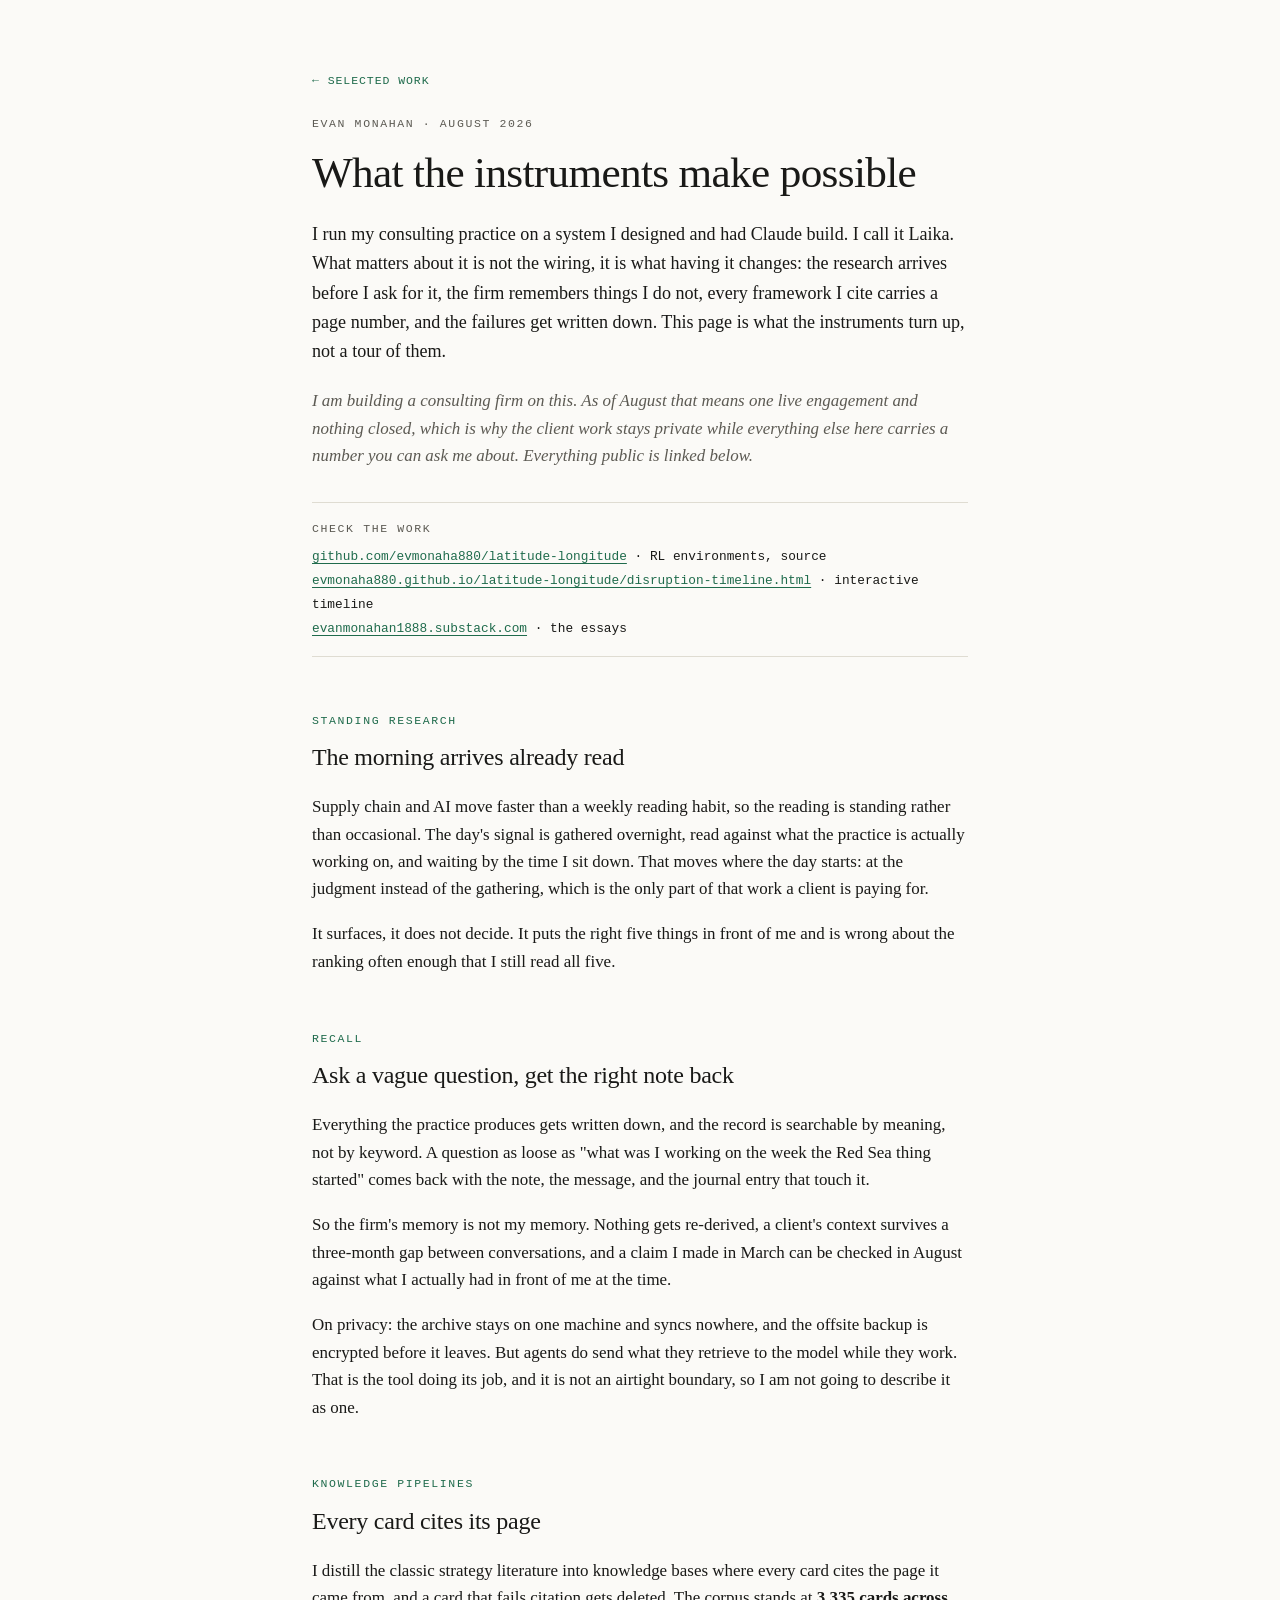
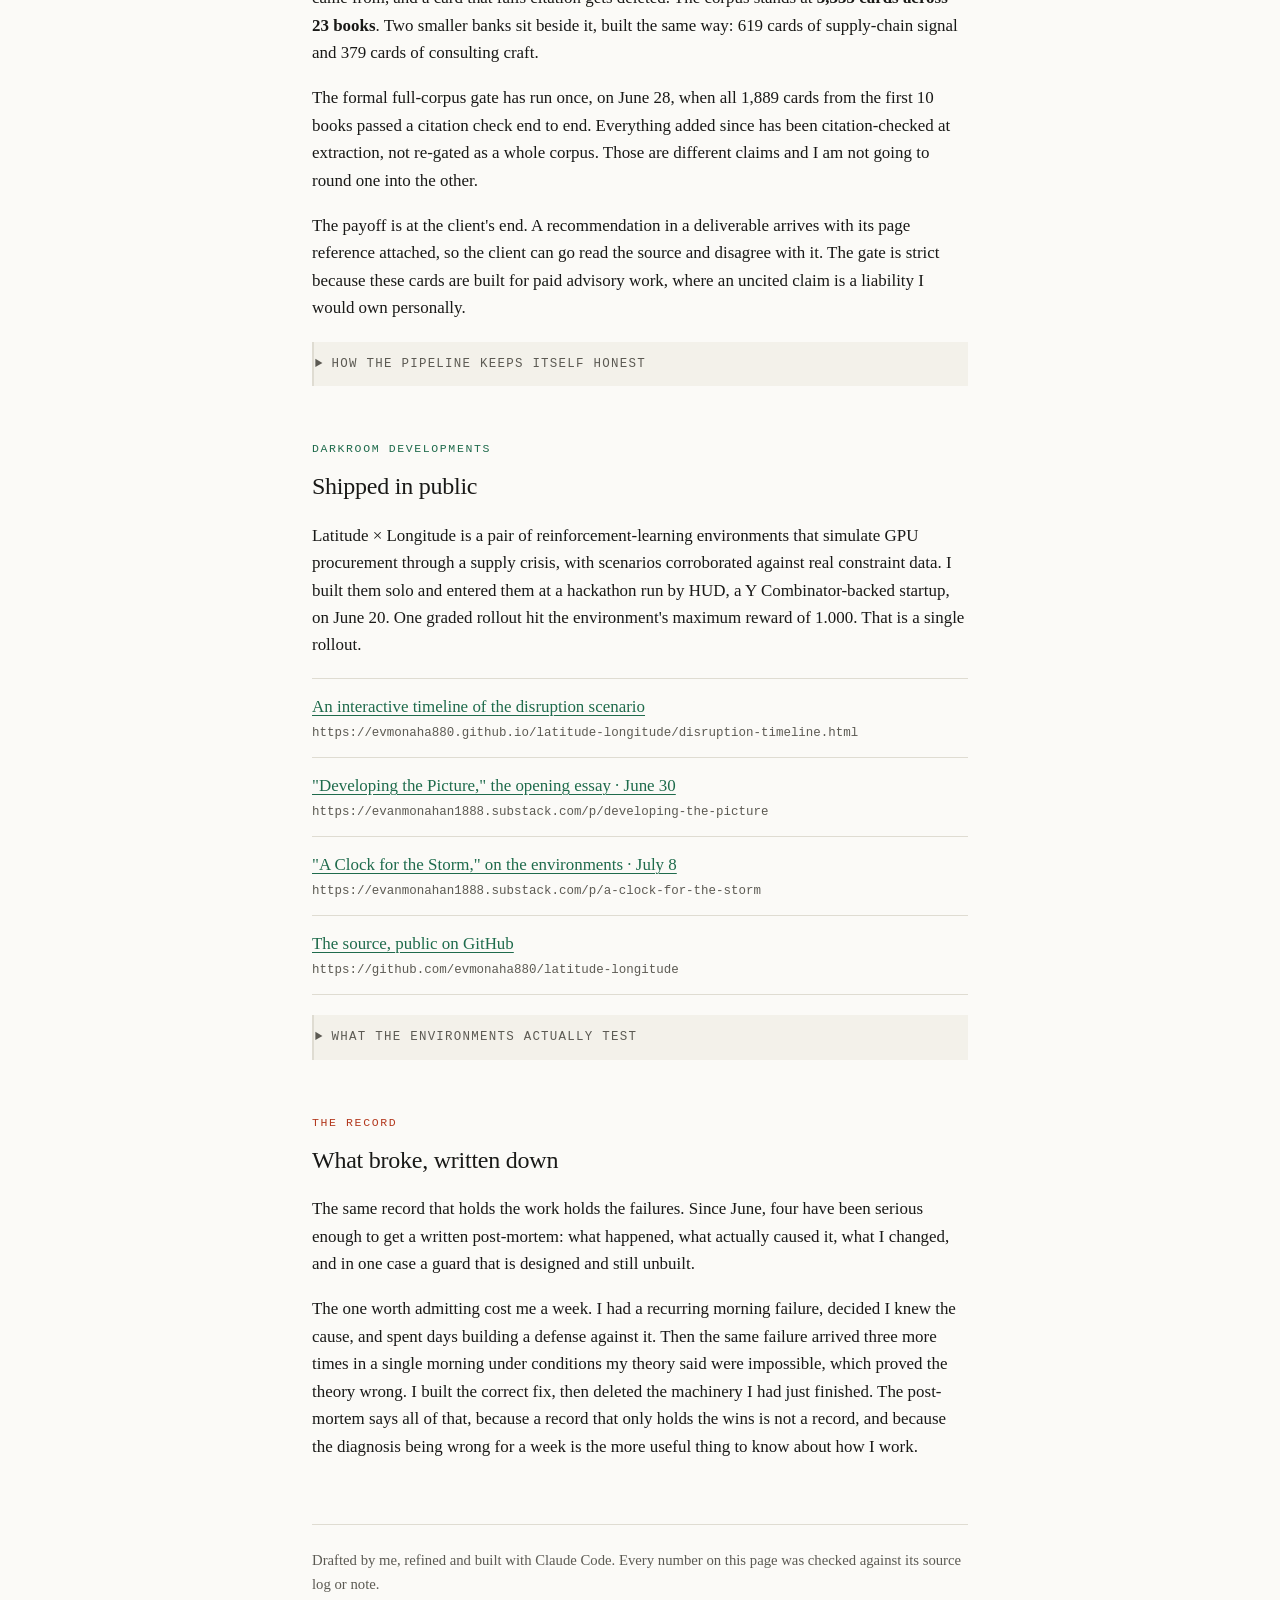
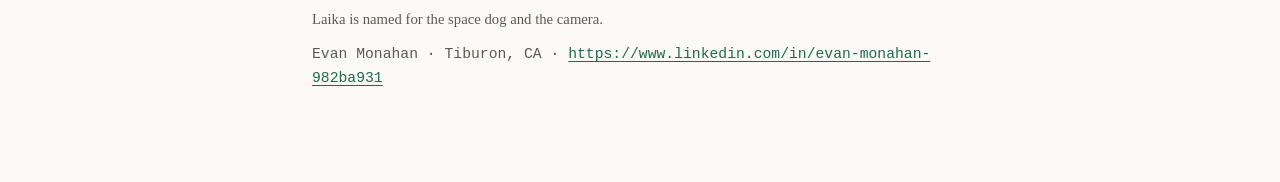
==== practice.html @ 6aa4bdbb "Company-agnostic portfolio: selected work, no employer-specific framing Separate from the Anthropic " ====
<!doctype html>
<html lang="en">
<head>
<meta charset="utf-8">
<meta name="viewport" content="width=device-width, initial-scale=1">
<title>Evan Monahan · The Practice</title>
<meta name="description" content="What the instruments behind Bridgehead Labs make possible: standing research, recall over the firm's own record, a cited strategy knowledge base of 3,335 cards, and published RL environments.">
<script src="tracker.js" async></script>
<link rel="icon" href="data:image/svg+xml,<svg xmlns='http://www.w3.org/2000/svg' viewBox='0 0 16 16'><rect width='16' height='16' fill='%23234a6c'/><rect x='3' y='3' width='10' height='10' fill='none' stroke='%23f4f4f0' stroke-width='1'/></svg>">
<style>
  :root {
    --paper: #FBFAF7;
    --ink: #191917;
    --ink-soft: #5C5A53;
    --rule: #DFDCD2;
    --inset: #F3F1EA;
    --accent: #1F6B4C;
    --signal: #B3391F;
  }
  @media (prefers-color-scheme: dark) {
    :root {
      --paper: #171613;
      --ink: #E9E7DF;
      --ink-soft: #A09E93;
      --rule: #33322C;
      --inset: #1F1E1A;
      --accent: #5FBE92;
      --signal: #E0704B;
    }
  }
  :root[data-theme="dark"] {
    --paper: #171613;
    --ink: #E9E7DF;
    --ink-soft: #A09E93;
    --rule: #33322C;
    --inset: #1F1E1A;
    --accent: #5FBE92;
    --signal: #E0704B;
  }
  :root[data-theme="light"] {
    --paper: #FBFAF7;
    --ink: #191917;
    --ink-soft: #5C5A53;
    --rule: #DFDCD2;
    --inset: #F3F1EA;
    --accent: #1F6B4C;
    --signal: #B3391F;
  }

  body {
    background: var(--paper);
    color: var(--ink);
    font-family: Charter, 'Iowan Old Style', Georgia, 'Times New Roman', serif;
    font-size: 1.06rem;
    line-height: 1.62;
    margin: 0;
    padding: 0 1.25rem;
  }
  .page {
    max-width: 41rem;
    margin: 0 auto;
    padding: 4.5rem 0 5rem;
  }
  .mono { font-family: ui-monospace, 'SF Mono', Menlo, Consolas, monospace; }
  p { margin: 0 0 1.1rem; }
  a {
    color: var(--accent);
    text-decoration: underline;
    text-decoration-thickness: 1px;
    text-underline-offset: 2.5px;
  }
  a:focus-visible, summary:focus-visible {
    outline: 2px solid var(--accent);
    outline-offset: 3px;
  }

  header.masthead { margin-bottom: 3.25rem; }
  .kicker {
    font-family: ui-monospace, 'SF Mono', Menlo, Consolas, monospace;
    font-size: 0.72rem;
    letter-spacing: 0.14em;
    text-transform: uppercase;
    color: var(--ink-soft);
    margin: 0 0 1rem;
  }
  h1 {
    font-size: clamp(2rem, 6vw, 2.7rem);
    font-weight: 400;
    letter-spacing: -0.015em;
    line-height: 1.12;
    margin: 0 0 1.4rem;
    text-wrap: balance;
  }
  .lede { font-size: 1.13rem; }
  .boundary {
    color: var(--ink-soft);
    font-style: italic;
    margin-top: 1.3rem;
  }

  .verify {
    border-top: 1px solid var(--rule);
    border-bottom: 1px solid var(--rule);
    margin: 2rem 0 0;
    padding: 0.9rem 0;
    font-family: ui-monospace, 'SF Mono', Menlo, Consolas, monospace;
    font-size: 0.8rem;
    line-height: 1.9;
  }
  .verify .vlabel {
    letter-spacing: 0.14em;
    text-transform: uppercase;
    color: var(--ink-soft);
    font-size: 0.72rem;
  }
  .verify ul { list-style: none; margin: 0.2rem 0 0; padding: 0; }
  .verify li { overflow-wrap: anywhere; }

  section { margin: 3.4rem 0 0; }
  .eyebrow {
    font-family: ui-monospace, 'SF Mono', Menlo, Consolas, monospace;
    font-size: 0.72rem;
    letter-spacing: 0.14em;
    text-transform: uppercase;
    color: var(--accent);
    margin: 0 0 0.5rem;
  }
  section.broke .eyebrow { color: var(--signal); }
  h2 {
    font-size: 1.5rem;
    font-weight: 400;
    letter-spacing: -0.01em;
    margin: 0 0 1rem;
    text-wrap: balance;
  }
  .figure { font-variant-numeric: tabular-nums; }

  details {
    background: var(--inset);
    border-left: 2px solid var(--rule);
    margin: 1.25rem 0 0;
    padding: 0.75rem 1.1rem;
  }
  details[open] { padding-bottom: 1rem; }
  summary {
    cursor: pointer;
    font-family: ui-monospace, 'SF Mono', Menlo, Consolas, monospace;
    font-size: 0.78rem;
    letter-spacing: 0.1em;
    text-transform: uppercase;
    color: var(--ink-soft);
    list-style-position: outside;
  }
  summary:hover { color: var(--ink); }
  details p { font-size: 0.98rem; margin-top: 0.9rem; }
  details p:last-child { margin-bottom: 0.2rem; }

  .shelf { list-style: none; margin: 1.2rem 0 0; padding: 0; }
  .shelf li { border-top: 1px solid var(--rule); padding: 0.85rem 0; }
  .shelf li:last-child { border-bottom: 1px solid var(--rule); }
  .shelf .what { display: block; }
  .shelf .where {
    display: block;
    font-family: ui-monospace, 'SF Mono', Menlo, Consolas, monospace;
    font-size: 0.78rem;
    color: var(--ink-soft);
    margin-top: 0.2rem;
    overflow-wrap: anywhere;
  }

  footer {
    border-top: 1px solid var(--rule);
    color: var(--ink-soft);
    font-size: 0.92rem;
    margin-top: 4rem;
    padding-top: 1.5rem;
  }
  footer p { margin-bottom: 0.7rem; }

  @media print {
    body { background: #fff; color: #000; }
    details { border-left-color: #999; }
    a { color: #000; }
  }
</style>
</head>
<body>

<div class="page">

  <p style="font-family:ui-monospace,Menlo,monospace;font-size:0.72rem;letter-spacing:0.08em;text-transform:uppercase;margin:0 0 1.5rem;"><a href="index.html" style="text-decoration:none;">&larr; Selected Work</a></p>

  <header class="masthead">
    <p class="kicker">Evan Monahan &middot; August 2026</p>
    <h1>What the instruments make possible</h1>
    <p class="lede">I run my consulting practice on a system I designed and had Claude build. I call it Laika. What matters about it is not the wiring, it is what having it changes: the research arrives before I ask for it, the firm remembers things I do not, every framework I cite carries a page number, and the failures get written down. This page is what the instruments turn up, not a tour of them.</p>
    <p class="boundary">I am building a consulting firm on this. As of August that means one live engagement and nothing closed, which is why the client work stays private while everything else here carries a number you can ask me about. Everything public is linked below.</p>
    <div class="verify">
      <span class="vlabel">Check the work</span>
      <ul>
        <li><a href="https://github.com/evmonaha880/latitude-longitude">github.com/evmonaha880/latitude-longitude</a> &middot; RL environments, source</li>
        <li><a href="https://evmonaha880.github.io/latitude-longitude/disruption-timeline.html">evmonaha880.github.io/latitude-longitude/disruption-timeline.html</a> &middot; interactive timeline</li>
        <li><a href="https://evanmonahan1888.substack.com">evanmonahan1888.substack.com</a> &middot; the essays</li>
      </ul>
    </div>
  </header>

  <section>
    <p class="eyebrow">Standing research</p>
    <h2>The morning arrives already read</h2>
    <p>Supply chain and AI move faster than a weekly reading habit, so the reading is standing rather than occasional. The day's signal is gathered overnight, read against what the practice is actually working on, and waiting by the time I sit down. That moves where the day starts: at the judgment instead of the gathering, which is the only part of that work a client is paying for.</p>
    <p>It surfaces, it does not decide. It puts the right five things in front of me and is wrong about the ranking often enough that I still read all five.</p>
  </section>

  <section>
    <p class="eyebrow">Recall</p>
    <h2>Ask a vague question, get the right note back</h2>
    <p>Everything the practice produces gets written down, and the record is searchable by meaning, not by keyword. A question as loose as "what was I working on the week the Red Sea thing started" comes back with the note, the message, and the journal entry that touch it.</p>
    <p>So the firm's memory is not my memory. Nothing gets re-derived, a client's context survives a three-month gap between conversations, and a claim I made in March can be checked in August against what I actually had in front of me at the time.</p>
    <p>On privacy: the archive stays on one machine and syncs nowhere, and the offsite backup is encrypted before it leaves. But agents do send what they retrieve to the model while they work. That is the tool doing its job, and it is not an airtight boundary, so I am not going to describe it as one.</p>
  </section>

  <section id="knowledge">
    <p class="eyebrow">Knowledge pipelines</p>
    <h2>Every card cites its page</h2>
    <p class="figure">I distill the classic strategy literature into knowledge bases where every card cites the page it came from, and a card that fails citation gets deleted. The corpus stands at <strong>3,335 cards across 23 books</strong>. Two smaller banks sit beside it, built the same way: 619 cards of supply-chain signal and 379 cards of consulting craft.</p>
    <p class="figure">The formal full-corpus gate has run once, on June 28, when all 1,889 cards from the first 10 books passed a citation check end to end. Everything added since has been citation-checked at extraction, not re-gated as a whole corpus. Those are different claims and I am not going to round one into the other.</p>
    <p>The payoff is at the client's end. A recommendation in a deliverable arrives with its page reference attached, so the client can go read the source and disagree with it. The gate is strict because these cards are built for paid advisory work, where an uncited claim is a liability I would own personally.</p>
    <details>
      <summary>How the pipeline keeps itself honest</summary>
      <p>Extraction and verification are kept apart on purpose, so the reviewer never grades its own work. Citation failure is a delete, not a flag, because a card that survives with a question mark on it eventually gets quoted anyway.</p>
    </details>
  </section>

  <section>
    <p class="eyebrow">Darkroom Developments</p>
    <h2>Shipped in public</h2>
    <p class="figure">Latitude &times; Longitude is a pair of reinforcement-learning environments that simulate GPU procurement through a supply crisis, with scenarios corroborated against real constraint data. I built them solo and entered them at a hackathon run by HUD, a Y Combinator-backed startup, on June 20. One graded rollout hit the environment's maximum reward of 1.000. That is a single rollout.</p>
    <ul class="shelf">
      <li>
        <span class="what"><a href="https://evmonaha880.github.io/latitude-longitude/disruption-timeline.html">An interactive timeline of the disruption scenario</a></span>
        <span class="where">https://evmonaha880.github.io/latitude-longitude/disruption-timeline.html</span>
      </li>
      <li>
        <span class="what"><a href="https://evanmonahan1888.substack.com/p/developing-the-picture">"Developing the Picture," the opening essay &middot; June 30</a></span>
        <span class="where">https://evanmonahan1888.substack.com/p/developing-the-picture</span>
      </li>
      <li>
        <span class="what"><a href="https://evanmonahan1888.substack.com/p/a-clock-for-the-storm">"A Clock for the Storm," on the environments &middot; July 8</a></span>
        <span class="where">https://evanmonahan1888.substack.com/p/a-clock-for-the-storm</span>
      </li>
      <li>
        <span class="what"><a href="https://github.com/evmonaha880/latitude-longitude">The source, public on GitHub</a></span>
        <span class="where">https://github.com/evmonaha880/latitude-longitude</span>
      </li>
    </ul>
    <details>
      <summary>What the environments actually test</summary>
      <p>An agent has to buy and allocate scarce GPU capacity while a crisis moves under it, with allocations tightening and spot prices spiking mid-run. Every scenario is deterministic, so a run can be replayed and graded, and the reward is normalized against optima found by brute force rather than tuned by hand. The result I found most interesting was qualitative: in one rollout the model surfaced a three-chip sourcing strategy the scenario never suggests. I have not published that trace.</p>
      <p>What the 1.000 does not mean: it is one graded rollout on one scenario, not an averaged benchmark, and I have not published learning curves.</p>
    </details>
  </section>

  <section class="broke">
    <p class="eyebrow">The record</p>
    <h2>What broke, written down</h2>
    <p>The same record that holds the work holds the failures. Since June, four have been serious enough to get a written post-mortem: what happened, what actually caused it, what I changed, and in one case a guard that is designed and still unbuilt.</p>
    <p>The one worth admitting cost me a week. I had a recurring morning failure, decided I knew the cause, and spent days building a defense against it. Then the same failure arrived three more times in a single morning under conditions my theory said were impossible, which proved the theory wrong. I built the correct fix, then deleted the machinery I had just finished. The post-mortem says all of that, because a record that only holds the wins is not a record, and because the diagnosis being wrong for a week is the more useful thing to know about how I work.</p>
  </section>

  <footer>
    <p>Drafted by me, refined and built with Claude Code. Every number on this page was checked against its source log or note.</p>
    <p>Laika is named for the space dog and the camera.</p>
    <p class="mono">Evan Monahan &middot; Tiburon, CA &middot; <a href="https://www.linkedin.com/in/evan-monahan-982ba931">https://www.linkedin.com/in/evan-monahan-982ba931</a></p>
  </footer>

</div>

<script>
  (function () {
    var root = document.documentElement, key = "site-theme";
    var saved = null;
    try { saved = localStorage.getItem(key); } catch (e) {}
    if (saved) root.setAttribute("data-theme", saved);
  })();
  addEventListener('beforeprint', function () {
    document.querySelectorAll('details').forEach(function (d) { d.setAttribute('open', ''); });
  });
</script>
</body>
</html>
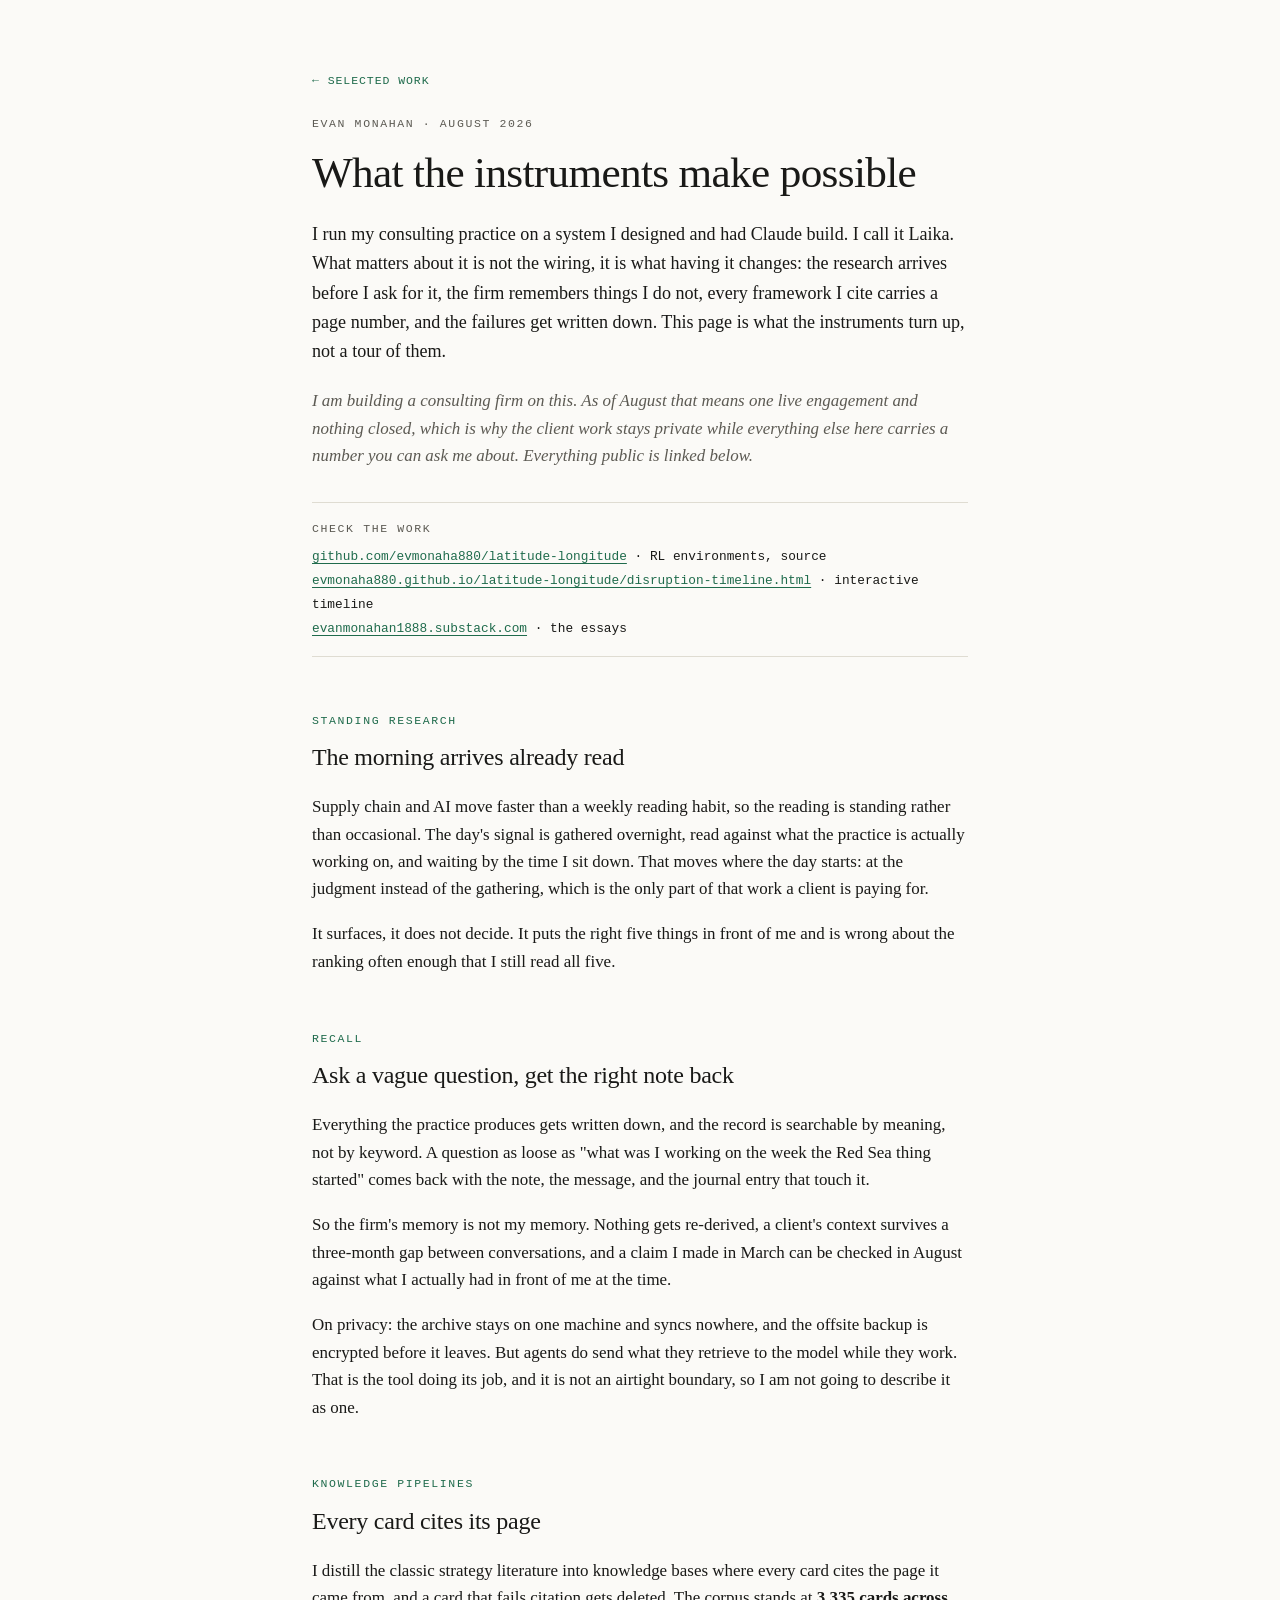
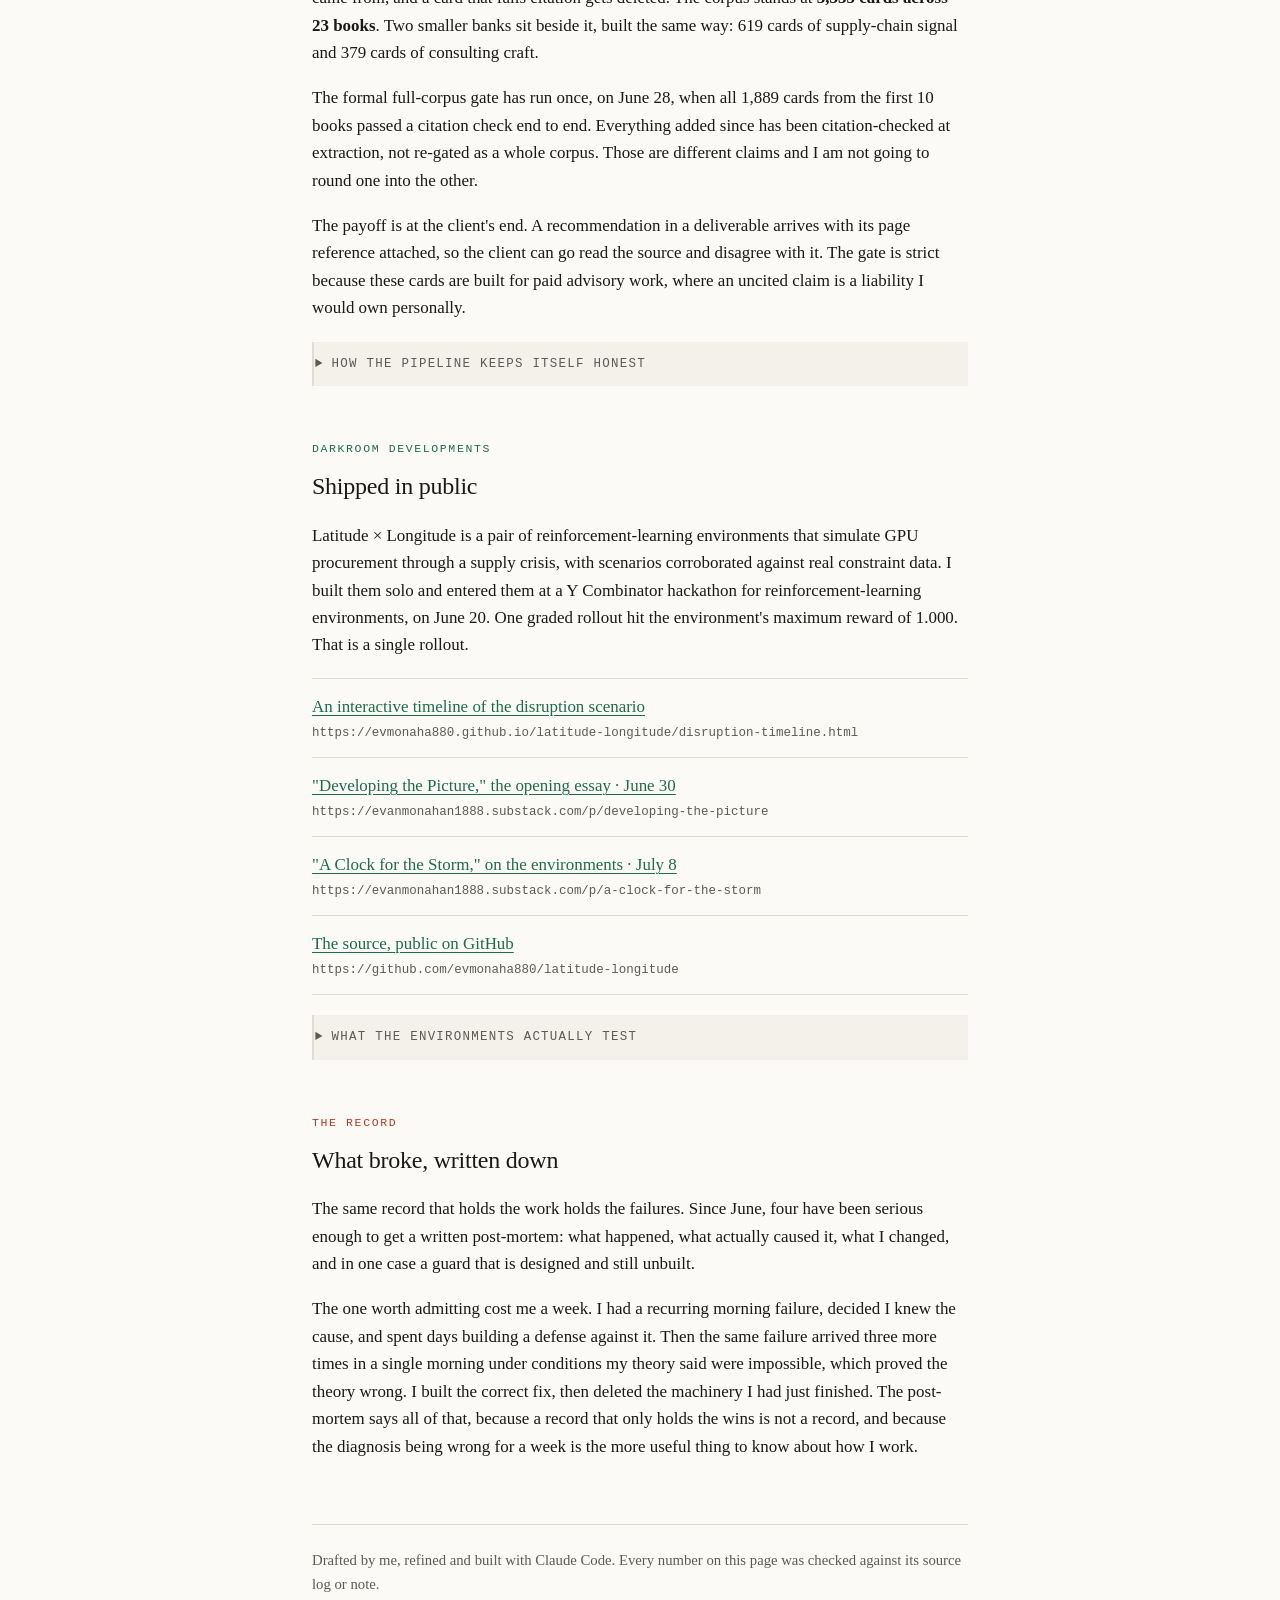
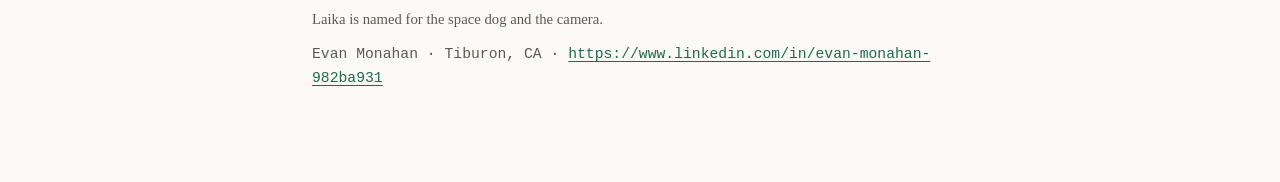
==== commit 0b96c3fe: "Fix locked phrasings: CEO unnamed, YC hackathon attribution, 3,335 cards, six years, October 2025" ====
--- a/practice.html
+++ b/practice.html
@@ -235,7 +235,7 @@
   <section>
     <p class="eyebrow">Darkroom Developments</p>
     <h2>Shipped in public</h2>
-    <p class="figure">Latitude &times; Longitude is a pair of reinforcement-learning environments that simulate GPU procurement through a supply crisis, with scenarios corroborated against real constraint data. I built them solo and entered them at a hackathon run by HUD, a Y Combinator-backed startup, on June 20. One graded rollout hit the environment's maximum reward of 1.000. That is a single rollout.</p>
+    <p class="figure">Latitude &times; Longitude is a pair of reinforcement-learning environments that simulate GPU procurement through a supply crisis, with scenarios corroborated against real constraint data. I built them solo and entered them at a Y Combinator hackathon for reinforcement-learning environments, on June 20. One graded rollout hit the environment's maximum reward of 1.000. That is a single rollout.</p>
     <ul class="shelf">
       <li>
         <span class="what"><a href="https://evmonaha880.github.io/latitude-longitude/disruption-timeline.html">An interactive timeline of the disruption scenario</a></span>
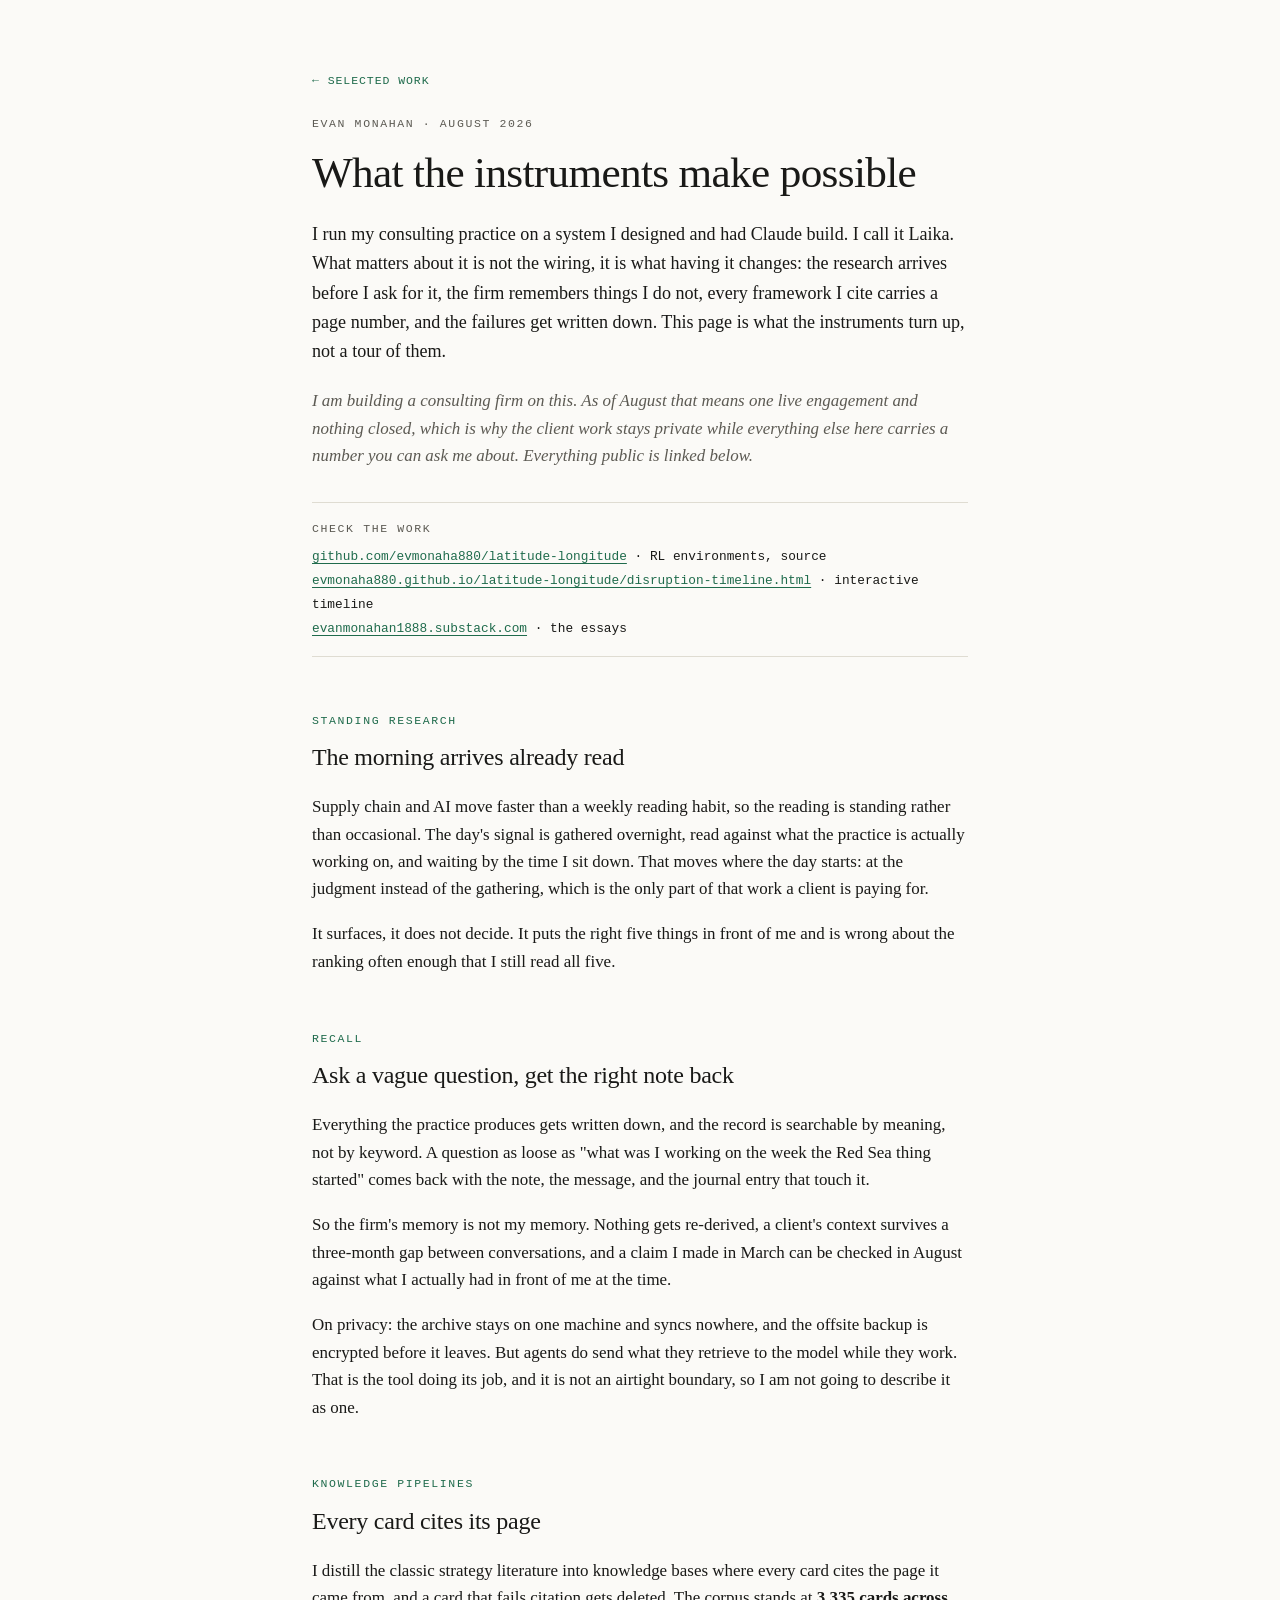
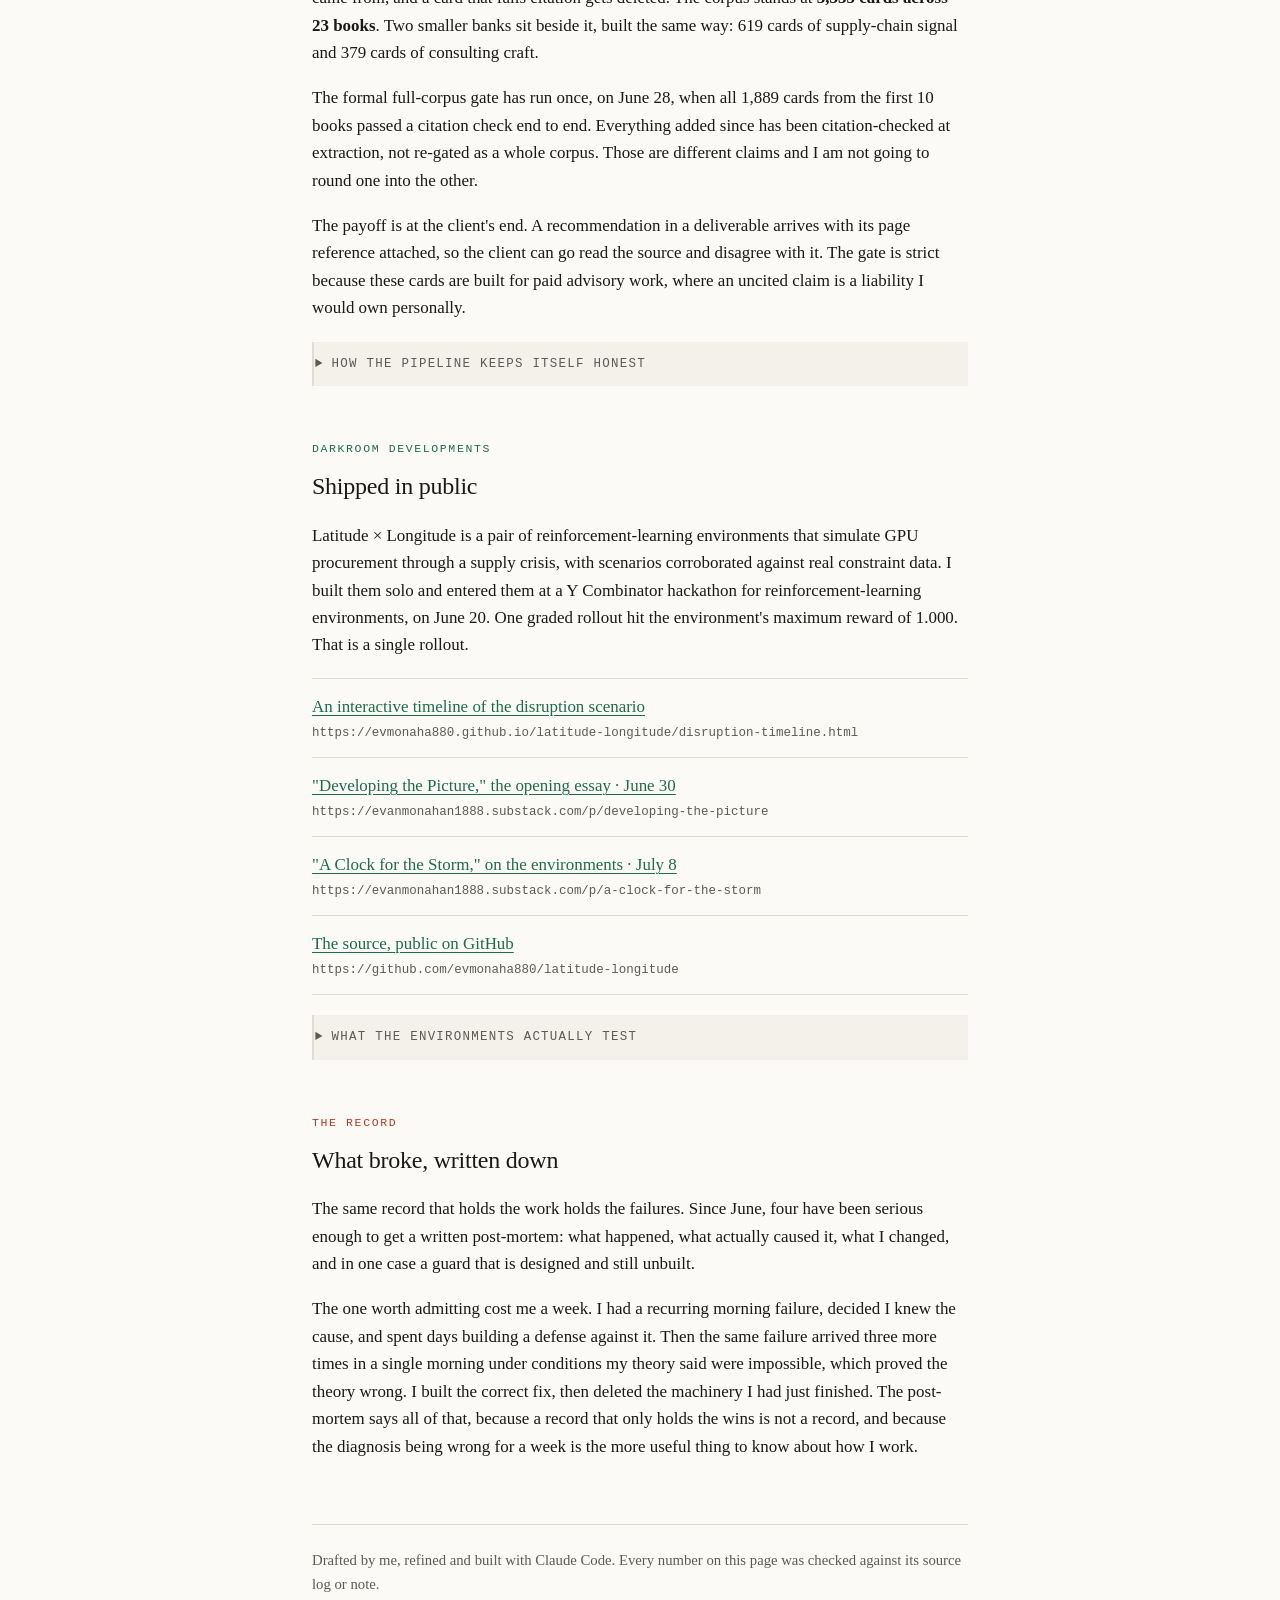
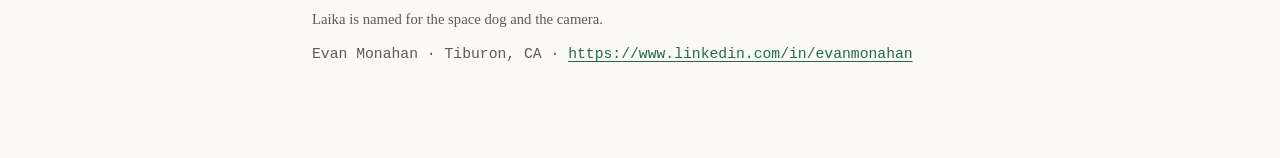
==== commit 8eeae062: "Em-dashes out, LinkedIn address, discovery timing corrected Co-Authored-By: Claude Sonnet 5.5 <norep" ====
--- a/practice.html
+++ b/practice.html
@@ -271,7 +271,7 @@
   <footer>
     <p>Drafted by me, refined and built with Claude Code. Every number on this page was checked against its source log or note.</p>
     <p>Laika is named for the space dog and the camera.</p>
-    <p class="mono">Evan Monahan &middot; Tiburon, CA &middot; <a href="https://www.linkedin.com/in/evan-monahan-982ba931">https://www.linkedin.com/in/evan-monahan-982ba931</a></p>
+    <p class="mono">Evan Monahan &middot; Tiburon, CA &middot; <a href="https://www.linkedin.com/in/evanmonahan">https://www.linkedin.com/in/evanmonahan</a></p>
   </footer>
 
 </div>
